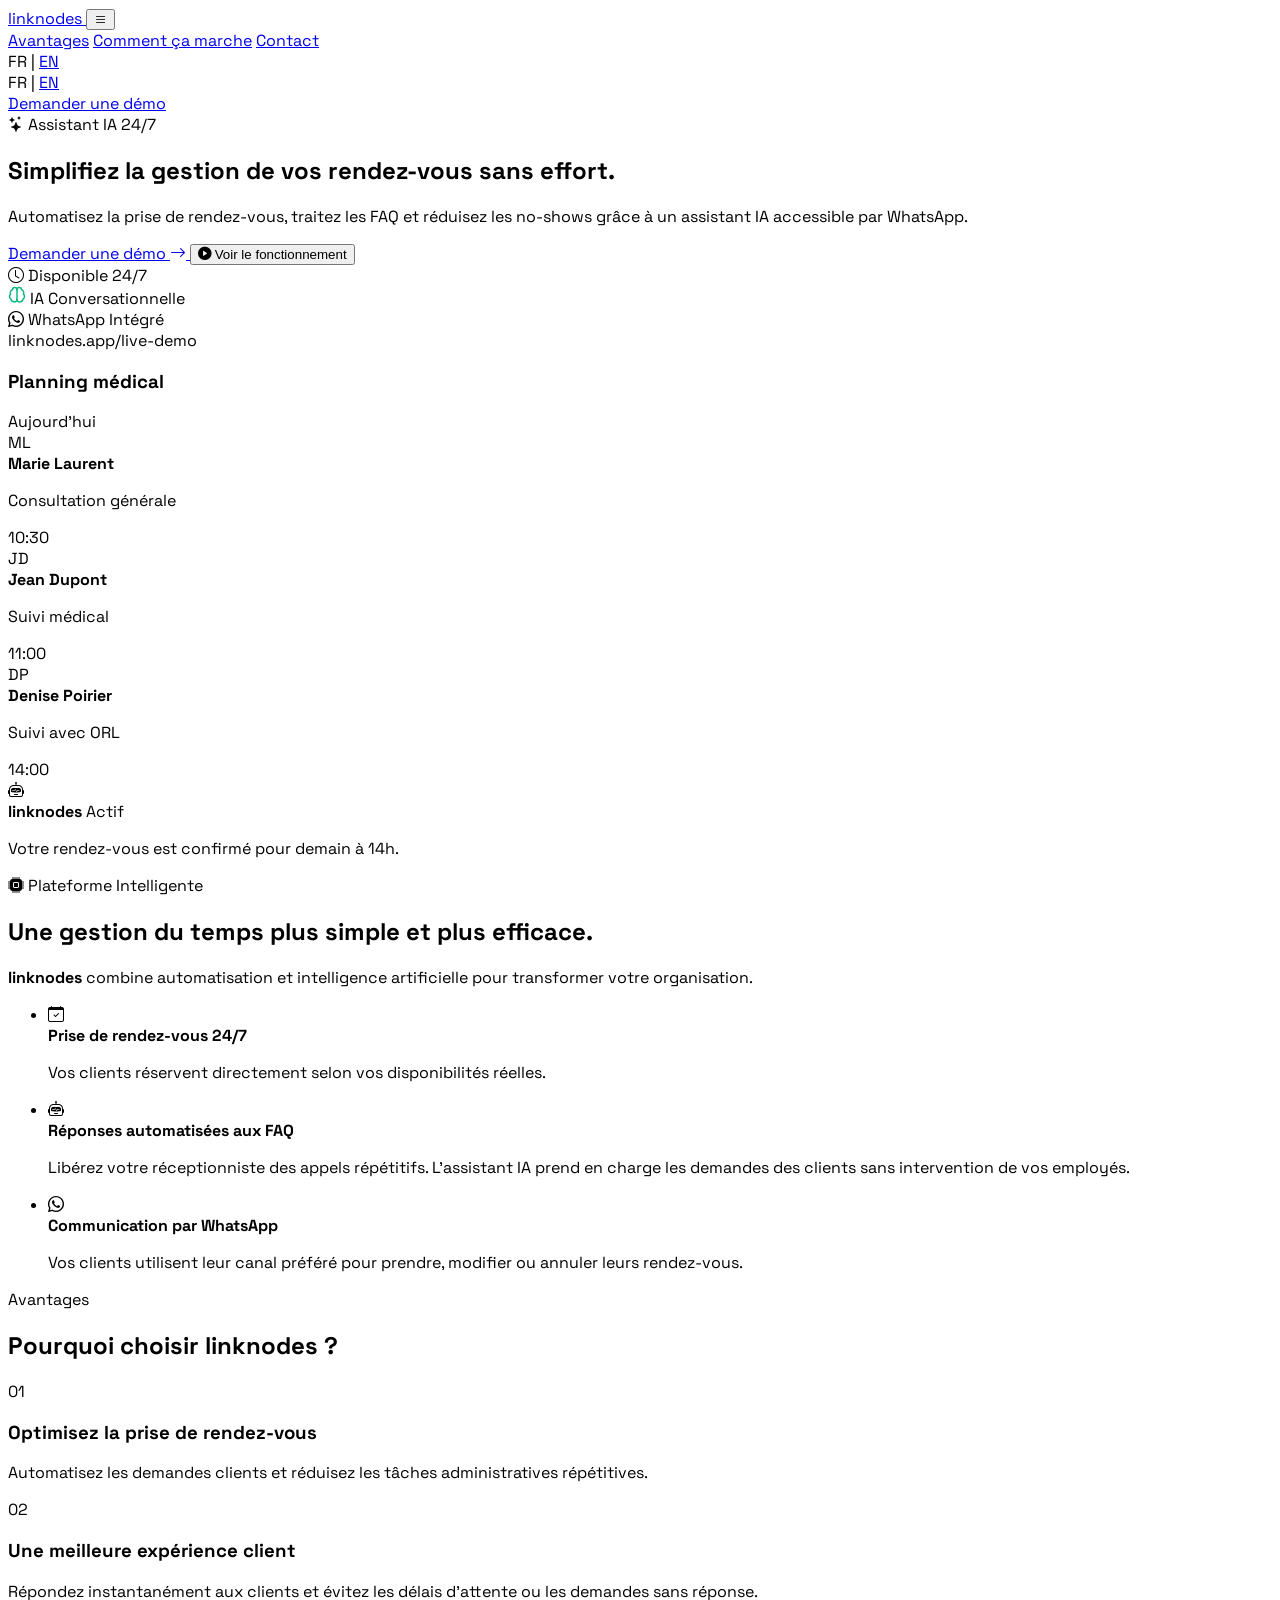
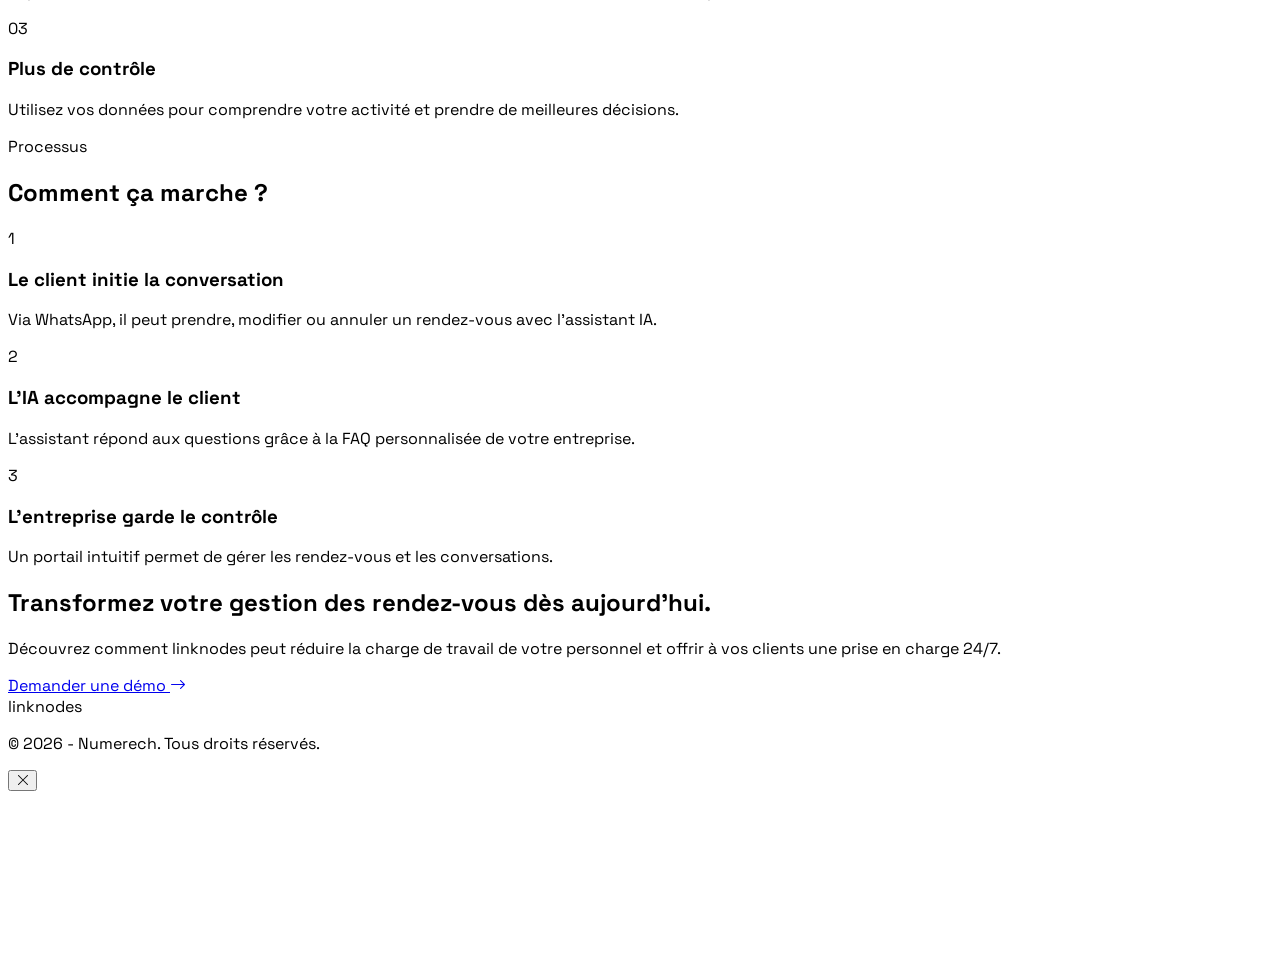
==== index.html @ 8f8ba4ef "Add initial HTML structure for linknodes website" ====
<!DOCTYPE html>
<html lang="fr">

<head>
        <meta charset="UTF-8">
        <meta name="viewport" content="width=device-width, initial-scale=1.0">
        <meta http-equiv="X-UA-Compatible" content="IE=edge">

        <!-- Primary Title & Meta Tags -->
        <title>linknodes | Prise de Rendez-vous Intelligente & Automatisation 24/7</title>
        <meta name="title" content="linknodes | Prise de Rendez-vous Intelligente & Automatisation 24/7">
        <meta name="description"
                content="Automatisez la gestion de vos rendez-vous, réduisez la charge mentale de vos équipes et offrez une expérience client réactive 24/7 avec linknodes.">
        <meta name="keywords"
                content="prise de rendez-vous, automatisation, IA, gestion clients, agenda en ligne, linknodes, prise de rdv 24/7">
        <meta name="robots" content="index, follow">
        <meta name="author" content="linknodes">

        <!-- Canonical & Alternate Language Links -->
        <link rel="canonical" href="https://www.linknodes.numerech.net/">
        <link rel="alternate" hreflang="fr" href="https://www.linknodes.numerech.net/">
        <link rel="alternate" hreflang="en" href="https://www.linknodes.numerech.net/en/">

        <!-- Open Graph / Facebook / LinkedIn -->
        <meta property="og:type" content="website">
        <meta property="og:url" content="https://www.linknodes.numerech.net/">
        <meta property="og:title" content="linknodes | Prise de Rendez-vous Intelligente 24/7">
        <meta property="og:description"
                content="Libérez votre équipe et sublimez l'expérience de vos clients grâce à l'automatisation intelligente des rendez-vous.">
        <meta property="og:image" content="https://www.linknodes.numerech.net/assets/og-image.jpg">

        <!-- Twitter -->
        <meta property="twitter:card" content="summary_large_image">
        <meta property="twitter:url" content="https://www.linknodes.numerech.net/">
        <meta property="twitter:title" content="linknodes | Prise de Rendez-vous Intelligente 24/7">
        <meta property="twitter:description"
                content="Libérez votre équipe et sublimez l'expérience de vos clients grâce à l'automatisation intelligente des rendez-vous.">
        <meta property="twitter:image" content="https://www.linknodes.numerech.net/assets/og-image.jpg">

        <!-- Google Fonts Preconnect -->
        <link rel="preconnect" href="https://fonts.googleapis.com">
        <link rel="preconnect" href="https://fonts.gstatic.com" crossorigin>

        <!-- Google Fonts: Plus Jakarta Sans (Headings) & Inter (Body) -->
        <link href="https://fonts.googleapis.com/css2?family=Inter:wght@400;500;600;700&family=Plus+Jakarta+Sans:wght@600;700;800&display=swap"
                rel="stylesheet">
        <link href="https://fonts.googleapis.com/css2?family=Space+Grotesk:wght@300..700&display=swap" rel="stylesheet">

        <!-- Bootstrap Icons -->
        <link rel="stylesheet" href="https://cdn.jsdelivr.net/npm/bootstrap-icons@1.11.3/font/bootstrap-icons.min.css">

        <!-- Main CSS Stylesheet -->
        <link rel="stylesheet" href="styles.css">

        <!-- Favicons & Mobile Icons -->
        <link rel="icon" type="image/svg+xml" href="/favicon.svg">
        <link rel="icon" type="image/png" sizes="32x32" href="/favicon-32x32.png">
        <link rel="apple-touch-icon" sizes="180x180" href="/apple-touch-icon.png">

        <!-- Theme Color for Mobile Browsers -->
        <meta name="theme-color" content="#0B1120">

        <!-- Structured Data (JSON-LD for Google Rich Results) -->
        <script type="application/ld+json">
        {
        "@context": "https://schema.org",
        "@type": "SoftwareApplication",
        "name": "linknodes",
        "applicationCategory": "BusinessApplication",
        "operatingSystem": "All",
        "description": "Plateforme d'automatisation et de prise de rendez-vous intelligente pour libérer les équipes et améliorer la prise en charge client.",
        "offers": {
                "@type": "Offer",
                "price": "0",
                "priceCurrency": "EUR"
        }
        }
    </script>
</head>

<body>

        <!-- NAVIGATION BAR -->
        <header class="navbar-header" id="navbar">
                <div class="navbar-container" style="font-family: 'Space Grotesk', sans-serif;">

                        <!-- Brand Logo -->
                        <a href="#" class="navbar-brand">
                                <span class="brand-name">linknodes</span>
                        </a>

                        <!-- Mobile Menu Toggle Button -->
                        <button class="mobile-menu-toggle" id="menuToggle" aria-label="Toggle Navigation">
                                <i class="bi bi-list"></i>
                        </button>

                        <!-- Navigation Links & Mobile Language Switcher -->
                        <nav class="navbar-nav" id="navbarNav">
                                <a href="#advantages" class="nav-link">Avantages</a>
                                <a href="#how" class="nav-link">Comment ça marche</a>
                                <a href="#contact" class="nav-link">Contact</a>

                                <!-- Mobile-only language switcher (inside sliding/collapsible menu) -->
                                <div class="lang-switcher mobile-lang-switcher">
                                        <span class="lang-active">FR</span>
                                        <span class="lang-divider">|</span>
                                        <a href="en/index.html" class="lang-link">EN</a>
                                </div>
                        </nav>

                        <!-- Desktop Action Area -->
                        <div class="navbar-actions">
                                <!-- Desktop-only language switcher -->
                                <div class="lang-switcher desktop-lang-switcher">
                                        <span class="lang-active">FR</span>
                                        <span class="lang-divider">|</span>
                                        <a href="en/" class="lang-link">EN</a>
                                </div>

                                <!-- Demo Button (Hidden on Mobile) -->
                                <a href="https://calendly.com/iplex/45min" target="_blank" rel="noopener noreferrer"
                                        class="btn-primary-sm nav-link desktop-only-btn">
                                        Demander une démo
                                </a>
                        </div>
                </div>
        </header>


        <!-- 1. HERO SECTION -->
        <section class="hero">
                <!-- Pill Badge -->
                <div class="hero-badge" style="font-family: 'Space Grotesk', sans-serif;">
                        <i class="bi bi-stars"></i>
                        Assistant IA 24/7
                </div>

                <!-- Centered Headline -->
                <h1 style="font-family: 'Space Grotesk', sans-serif;">
                        Simplifiez la gestion de vos rendez-vous <span>sans effort.</span>
                </h1>

                <!-- Centered Subtitle -->
                <p style="font-family: 'Space Grotesk', sans-serif;">
                        Automatisez la prise de rendez-vous, traitez les FAQ et réduisez les no-shows
                        grâce à un assistant IA accessible par WhatsApp.
                </p>

                <!-- CTA Actions -->
                <div class="hero-actions" style="font-family: 'Space Grotesk', sans-serif;">
                        <a href="https://calendly.com/iplex/45min" target="_blank" rel="noopener noreferrer"
                                class="btn-primary">
                                Demander une démo <i class="bi bi-arrow-right"></i>
                        </a>
                        <button class="btn-secondary" id="btnWatchDemo">
                                <i class="bi bi-play-circle-fill"></i> Voir le fonctionnement
                        </button>
                </div>

                <!-- Trust Points -->
                <div class="hero-trust" style="font-family: 'Space Grotesk', sans-serif;">
                        <div class="trust-item">
                                <i class="bi bi-clock"></i>
                                Disponible 24/7
                        </div>
                        <div class="trust-item">
                                <svg xmlns="http://www.w3.org/2000/svg" width="18" height="18" viewBox="0 0 24 24"
                                        fill="none" stroke="currentColor" stroke-width="2" stroke-linecap="round"
                                        stroke-linejoin="round" class="brain-icon" style="color: #10B981;">
                                        <path
                                                d="M12 5a3 3 0 0 0-5.997.125 4 4 0 0 0-2.526 5.77 4 4 0 0 0 .556 6.588A4 4 0 0 0 8 21a3 3 0 0 0 4-3" />
                                        <path
                                                d="M12 5a3 3 0 0 1 5.997.125 4 4 0 0 1 2.526 5.77 4 4 0 0 1-.556 6.588A4 4 0 0 1 16 21a3 3 0 0 1-4-3" />
                                        <path d="M12 5v13" />
                                </svg>
                                IA Conversationnelle
                        </div>
                        <div class="trust-item">
                                <i class="bi bi-whatsapp"></i>
                                WhatsApp Intégré
                        </div>
                </div>
        </section>

        <!-- 2. PRODUCT SHOWCASE SECTION -->
        <section class="showcase-section" style="font-family: 'Space Grotesk', sans-serif;">
                <div class="showcase-container">

                        <!-- Left Column: Expanded Product Canvas Mockup -->
                        <div class="product-preview">
                                <div class="browser">
                                        <div class="browser-header">
                                                <span class="dot close"></span>
                                                <span class="dot minimize"></span>
                                                <span class="dot maximize"></span>
                                                <div class="browser-address">linknodes.app/live-demo</div>
                                        </div>

                                        <div class="dashboard">
                                                <div class="dashboard-header">
                                                        <h3>Planning médical</h3>
                                                        <div class="status">
                                                                <span class="pulse-dot"></span> Aujourd'hui
                                                        </div>
                                                </div>

                                                <div class="appointment">
                                                        <div class="avatar blue">ML</div>
                                                        <div class="appointment-info">
                                                                <strong>Marie Laurent</strong>
                                                                <p>Consultation générale</p>
                                                        </div>
                                                        <span class="time-badge">10:30</span>
                                                </div>

                                                <div class="appointment">
                                                        <div class="avatar green">JD</div>
                                                        <div class="appointment-info">
                                                                <strong>Jean Dupont</strong>
                                                                <p>Suivi médical</p>
                                                        </div>
                                                        <span class="time-badge">11:00</span>
                                                </div>

                                                <div class="appointment">
                                                        <div class="avatar green">DP</div>
                                                        <div class="appointment-info">
                                                                <strong>Denise Poirier</strong>
                                                                <p>Suivi avec ORL</p>
                                                        </div>
                                                        <span class="time-badge">14:00</span>
                                                </div>

                                                <div class="ai-box">
                                                        <div class="ai-icon-wrapper">
                                                                <i class="bi bi-robot"></i>
                                                        </div>
                                                        <div class="ai-content">
                                                                <div class="ai-header">
                                                                        <strong>linknodes</strong>
                                                                        <span class="ai-tag">Actif</span>
                                                                </div>
                                                                <p class="ai-message">Votre rendez-vous est confirmé
                                                                        pour demain à 14h.</p>
                                                        </div>
                                                </div>
                                        </div>
                                </div>
                        </div>

                        <!-- Right Column: Text Content -->
                        <div class="showcase-content">
                                <div class="section-tag">
                                        <i class="bi bi-cpu-fill"></i> Plateforme Intelligente
                                </div>
                                <h2>Une gestion du temps plus simple et plus efficace.</h2>
                                <p class="highlight-text">
                                        <strong>linknodes</strong> combine automatisation et intelligence artificielle
                                        pour transformer votre organisation.
                                </p>

                                <ul class="benefit-list">
                                        <li>
                                                <i class="bi bi-calendar-check"></i>
                                                <div>
                                                        <strong>Prise de rendez-vous 24/7</strong>
                                                        <p>Vos clients réservent directement selon vos disponibilités
                                                                réelles.</p>
                                                </div>
                                        </li>
                                        <li>
                                                <i class="bi bi-robot"></i>
                                                <div>
                                                        <strong>Réponses automatisées aux FAQ</strong>
                                                        <p>Libérez votre réceptionniste des appels répétitifs.
                                                                L'assistant IA prend en charge les demandes des clients
                                                                sans intervention de vos employés.</p>
                                                </div>
                                        </li>
                                        <li>
                                                <i class="bi bi-whatsapp"></i>
                                                <div>
                                                        <strong>Communication par WhatsApp</strong>
                                                        <p>Vos clients utilisent leur canal préféré pour
                                                                prendre, modifier ou annuler leurs rendez-vous.</p>
                                                </div>
                                        </li>
                                </ul>
                        </div>

                </div>
        </section>

        <!-- ADVANTAGES SECTION -->
        <section id="advantages" class="advantages-section" style="font-family: 'Space Grotesk', sans-serif;">
                <div class="advantages-container">

                        <div class="section-header">
                                <span class="section-badge">Avantages</span>
                                <h2>Pourquoi choisir <span class="highlight">linknodes</span> ?</h2>
                        </div>

                        <div class="advantages-grid">

                                <!-- Card 01 -->
                                <div class="advantage-card">
                                        <div class="card-number">01</div>
                                        <h3>Optimisez la prise de rendez-vous</h3>
                                        <p>
                                                Automatisez les demandes clients et réduisez
                                                les tâches administratives répétitives.
                                        </p>
                                </div>

                                <!-- Card 02 -->
                                <div class="advantage-card">
                                        <div class="card-number">02</div>
                                        <h3>Une meilleure expérience client</h3>
                                        <p>
                                                Répondez instantanément aux clients et évitez
                                                les délais d'attente ou les demandes sans réponse.
                                        </p>
                                </div>

                                <!-- Card 03 -->
                                <div class="advantage-card">
                                        <div class="card-number">03</div>
                                        <h3>Plus de contrôle</h3>
                                        <p>
                                                Utilisez vos données pour comprendre votre activité
                                                et prendre de meilleures décisions.
                                        </p>
                                </div>

                        </div>

                </div>
        </section>

        <!-- HOW IT WORKS SECTION -->
        <section id="how" class="how-it-works-section" style="font-family: 'Space Grotesk', sans-serif;">
                <div class="how-container">

                        <div class="section-header">
                                <span class="section-badge">Processus</span>
                                <h2>Comment ça marche ?</h2>
                        </div>

                        <div class="steps-grid">

                                <!-- Step 1 -->
                                <div class="step-card">
                                        <div class="step-number">1</div>
                                        <h3>Le client initie la conversation</h3>
                                        <p>
                                                Via WhatsApp, il peut prendre, modifier ou annuler
                                                un rendez-vous avec l'assistant IA.
                                        </p>
                                </div>

                                <!-- Step 2 -->
                                <div class="step-card">
                                        <div class="step-number">2</div>
                                        <h3>L'IA accompagne le client</h3>
                                        <p>
                                                L'assistant répond aux questions grâce à la FAQ
                                                personnalisée de votre entreprise.
                                        </p>
                                </div>

                                <!-- Step 3 -->
                                <div class="step-card">
                                        <div class="step-number">3</div>
                                        <h3>L'entreprise garde le contrôle</h3>
                                        <p>
                                                Un portail intuitif permet de gérer les rendez-vous et les
                                                conversations.
                                        </p>
                                </div>

                        </div>

                </div>
        </section>

        <!-- CTA SECTION -->
        <section id="contact" class="cta-section" style="font-family: 'Space Grotesk', sans-serif;">
                <div class="cta-container">

                        <h2>Transformez votre gestion des rendez-vous dès aujourd'hui.</h2>

                        <p>
                                Découvrez comment linknodes peut réduire la charge de travail de votre personnel
                                et offrir à vos clients une prise en charge 24/7.
                        </p>

                        <div class="cta-actions">
                                <a href="https://calendly.com/iplex/45min" target="_blank" rel="noopener noreferrer"
                                        class="btn-primary">
                                        Demander une démo <i class="bi bi-arrow-right"></i>
                                </a>
                        </div>

                </div>
        </section>

        <!-- FOOTER SECTION -->
        <footer class="footer-section" style="font-family: 'Space Grotesk', sans-serif;">
                <div class="footer-container">
                        <div class="footer-brand">
                                <span class="footer-logo">linknodes</span>
                        </div>
                        <p class="footer-copyright">
                                © 2026 - Numerech. Tous droits réservés.
                        </p>
                </div>
        </footer>

        <div class="video-modal-overlay" id="videoModal">
                <div class="video-modal-container">
                        <button class="video-modal-close" id="closeVideoModal" aria-label="Fermer">
                                <i class="bi bi-x-lg"></i>
                        </button>
                        <div class="video-aspect-ratio">
                                <iframe id="youtubeIframe" src="" title="Démo linknodes" frameborder="0"
                                        allow="accelerometer; autoplay; clipboard-write; encrypted-media; gyroscope; picture-in-picture; web-share"
                                        allowfullscreen>
                                </iframe>
                        </div>
                </div>
        </div>

        <!-- JavaScript -->
        <script src="script.js"></script>
</body>

</html>
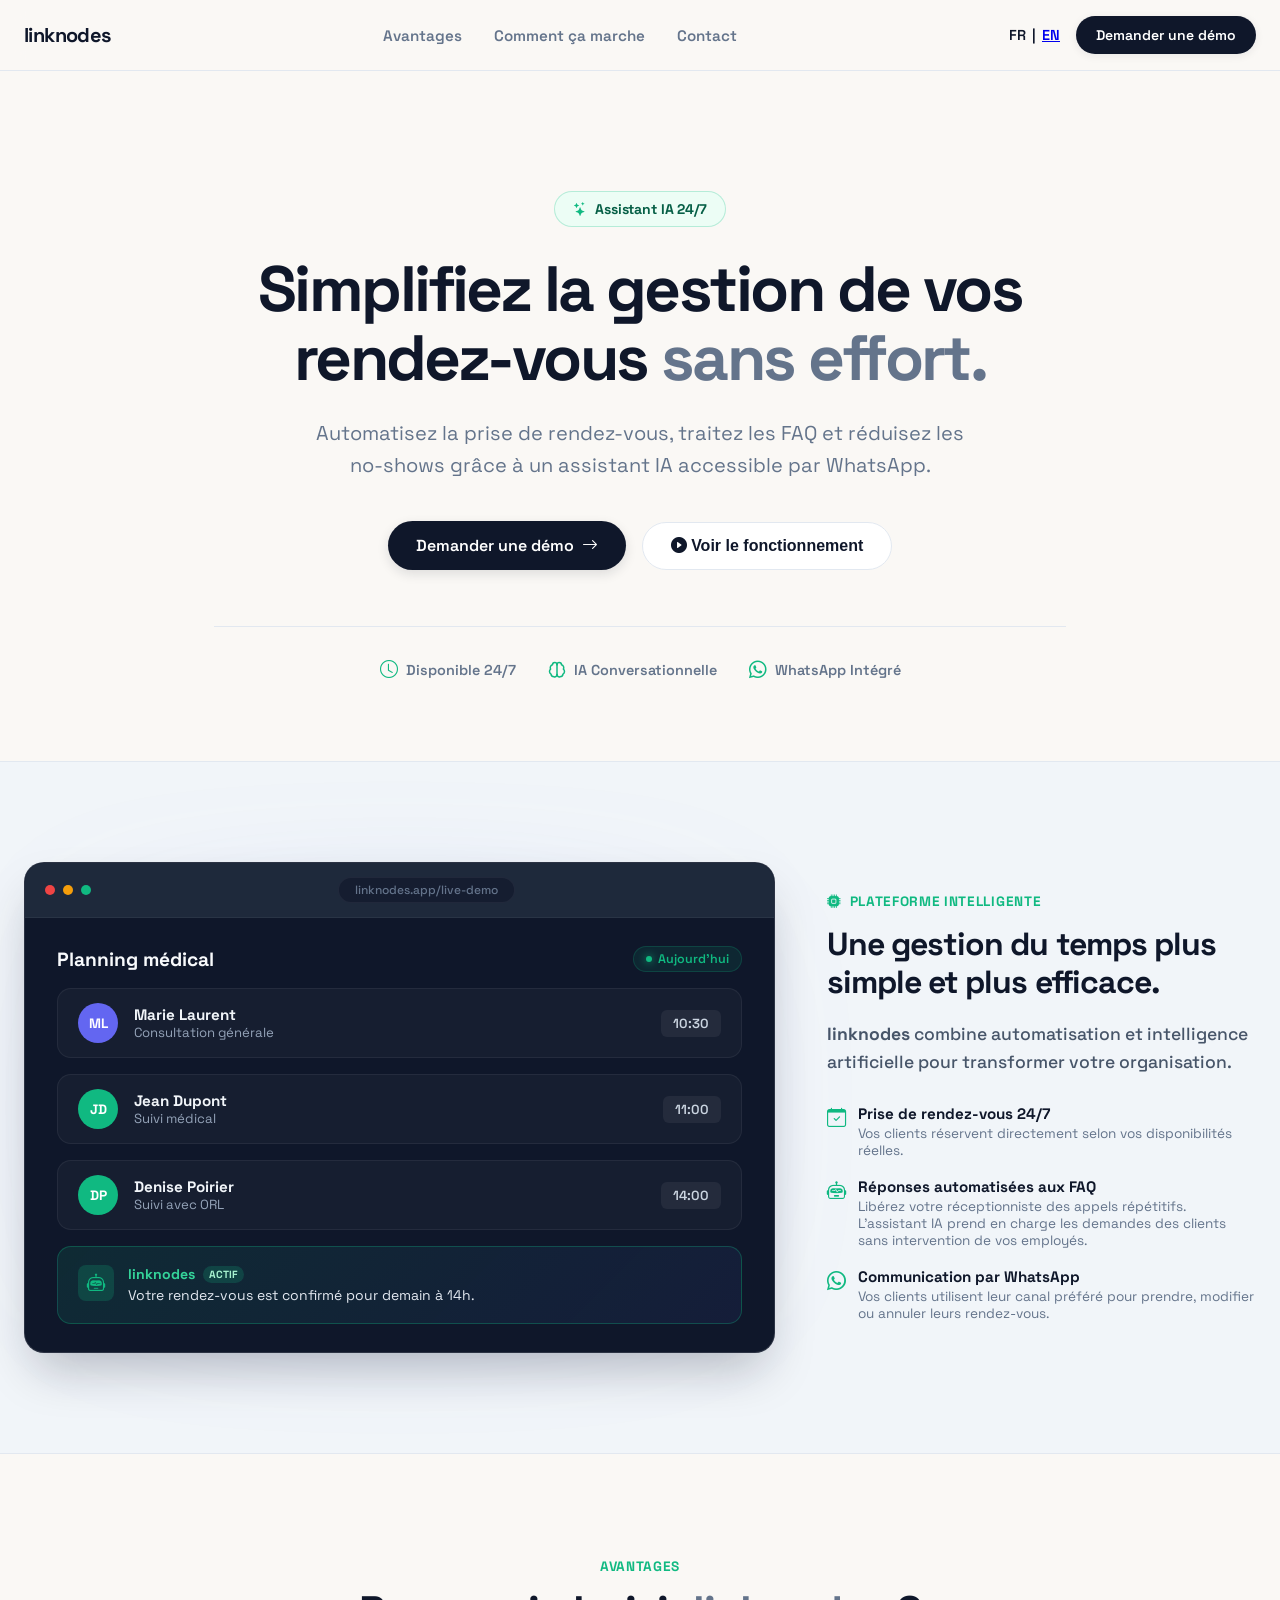
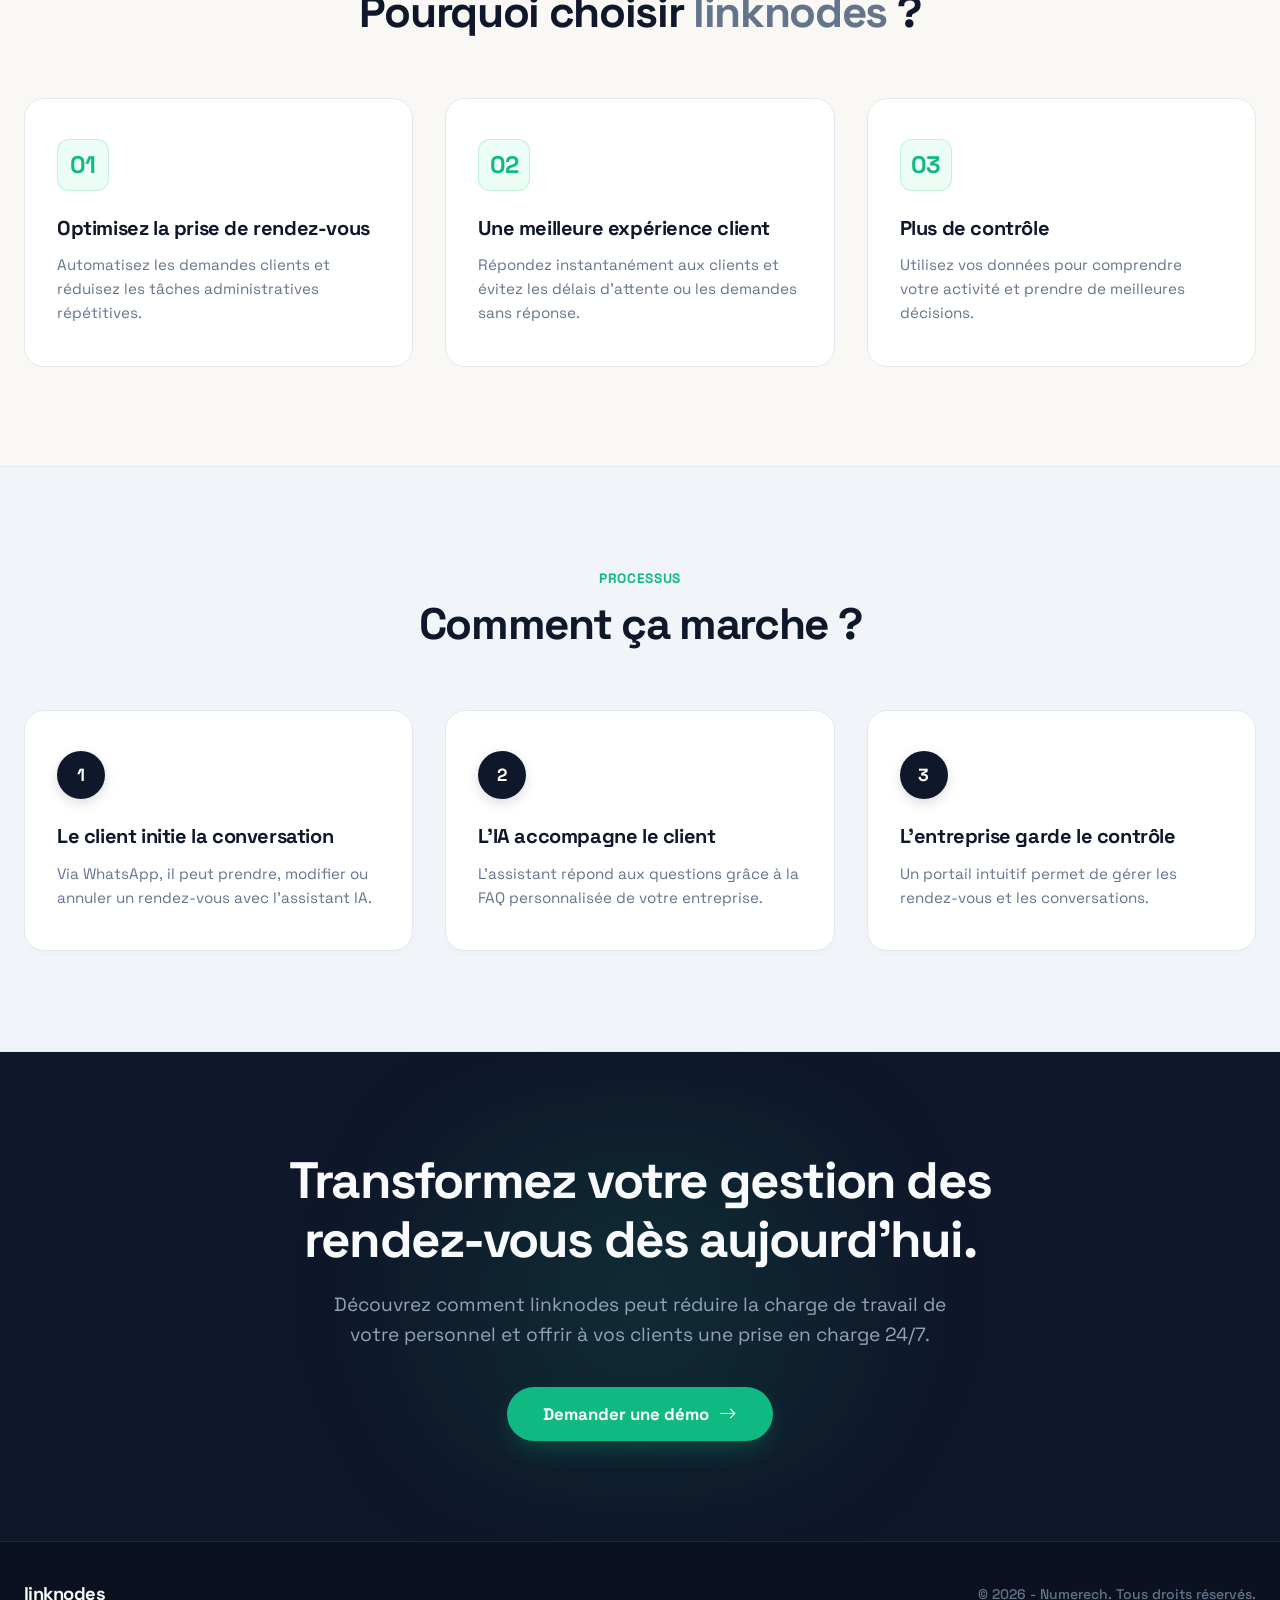
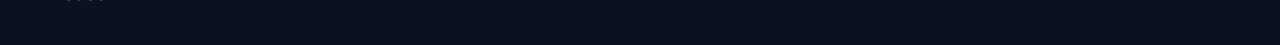
==== commit bd30513d: "Change currency from EUR to USD and update link" ====
--- a/index.html
+++ b/index.html
@@ -72,7 +72,7 @@
         "offers": {
                 "@type": "Offer",
                 "price": "0",
-                "priceCurrency": "EUR"
+                "priceCurrency": "USD"
         }
         }
     </script>
@@ -104,7 +104,7 @@
                                 <div class="lang-switcher mobile-lang-switcher">
                                         <span class="lang-active">FR</span>
                                         <span class="lang-divider">|</span>
-                                        <a href="en/index.html" class="lang-link">EN</a>
+                                        <a href="index-en.html" class="lang-link">EN</a>
                                 </div>
                         </nav>
 
--- a/styles.css
+++ b/styles.css
@@ -0,0 +1,1085 @@
+/* --- GLOBAL TOKENS & RESET --- */
+:root {
+    --bg-body: #FAF8F5;
+    --bg-section-alt: #F1F5F9;
+    --text-main: #0F172A;
+    --text-muted: #64748B;
+    --accent-emerald: #10B981;
+    --accent-emerald-light: #ECFDF5;
+    --border-color: #E2E8F0;
+    --font-main: 'Plus Jakarta Sans', -apple-system, sans-serif;
+}
+
+* {
+    box-sizing: border-box;
+    margin: 0;
+    padding: 0;
+}
+
+body {
+    font-family: var(--font-main);
+    background-color: var(--bg-body);
+    color: var(--text-main);
+    -webkit-font-smoothing: antialiased;
+}
+
+/* ==========================================
+   1. HERO SECTION
+   ========================================== */
+.hero {
+    padding: 120px 24px 80px;
+    text-align: center;
+    max-width: 900px;
+    margin: 0 auto;
+}
+
+.hero-badge {
+    display: inline-flex;
+    align-items: center;
+    gap: 8px;
+    background-color: var(--accent-emerald-light);
+    color: #065F46;
+    font-size: 0.875rem;
+    font-weight: 700;
+    padding: 8px 18px;
+    border-radius: 9999px;
+    border: 1px solid rgba(16, 185, 129, 0.25);
+    margin-bottom: 28px;
+    letter-spacing: -0.01em;
+}
+
+.hero-badge i {
+    color: var(--accent-emerald);
+}
+
+.hero h1 {
+    font-size: clamp(2.75rem, 5vw, 4.25rem);
+    font-weight: 800;
+    line-height: 1.08;
+    letter-spacing: -0.04em;
+    color: var(--text-main);
+    margin-bottom: 24px;
+}
+
+.hero h1 span {
+    color: var(--text-muted);
+    font-weight: 700;
+}
+
+.hero p {
+    font-size: clamp(1.1rem, 2vw, 1.25rem);
+    color: var(--text-muted);
+    line-height: 1.6;
+    max-width: 680px;
+    margin: 0 auto 40px;
+    font-weight: 400;
+}
+
+.hero-actions {
+    display: flex;
+    align-items: center;
+    justify-content: center;
+    gap: 16px;
+    margin-bottom: 56px;
+    flex-wrap: wrap;
+}
+
+.btn-primary {
+    background-color: var(--text-main);
+    color: #FFFFFF;
+    font-weight: 600;
+    font-size: 1rem;
+    padding: 14px 28px;
+    border-radius: 9999px;
+    border: none;
+    cursor: pointer;
+    transition: all 0.2s cubic-bezier(0.16, 1, 0.3, 1);
+    box-shadow: 0 4px 12px rgba(15, 23, 42, 0.12);
+    text-decoration: none;
+    display: inline-flex;
+    align-items: center;
+    gap: 8px;
+}
+
+.btn-primary:hover {
+    background-color: #1E293B;
+    transform: translateY(-2px);
+    box-shadow: 0 6px 20px rgba(15, 23, 42, 0.18);
+}
+
+.btn-secondary {
+    background-color: #FFFFFF;
+    color: var(--text-main);
+    font-weight: 600;
+    font-size: 1rem;
+    padding: 14px 28px;
+    border-radius: 9999px;
+    border: 1px solid var(--border-color);
+    cursor: pointer;
+    transition: all 0.2s cubic-bezier(0.16, 1, 0.3, 1);
+    text-decoration: none;
+}
+
+.btn-secondary:hover {
+    background-color: #F8FAFC;
+    border-color: #CBD5E1;
+    transform: translateY(-2px);
+}
+
+.hero-trust {
+    display: flex;
+    align-items: center;
+    justify-content: center;
+    gap: 32px;
+    padding-top: 32px;
+    border-top: 1px solid var(--border-color);
+    flex-wrap: wrap;
+}
+
+.trust-item {
+    display: flex;
+    align-items: center;
+    gap: 8px;
+    font-size: 0.9rem;
+    font-weight: 600;
+    color: var(--text-muted);
+}
+
+.trust-item i {
+    color: var(--accent-emerald);
+    font-size: 1.1rem;
+}
+
+
+/* ==========================================
+   2. PRODUCT SHOWCASE SECTION
+   ========================================== */
+.showcase-section {
+    padding: 100px 24px;
+    background-color: var(--bg-section-alt);
+    border-top: 1px solid var(--border-color);
+    border-bottom: 1px solid var(--border-color);
+    width: 100%;
+    display: flex;
+    justify-content: center;
+}
+
+.showcase-container {
+    width: 100%;
+    max-width: 1240px;
+    display: grid;
+    grid-template-columns: 1.4fr 0.8fr;
+    gap: 52px;
+    align-items: center;
+}
+
+.product-preview {
+    position: relative;
+    z-index: 1;
+    width: 100%;
+}
+
+.product-preview::before {
+    content: '';
+    position: absolute;
+    top: 50%;
+    left: 50%;
+    transform: translate(-50%, -50%);
+    width: 95%;
+    height: 85%;
+    background: radial-gradient(circle, rgba(16, 185, 129, 0.22) 0%, rgba(99, 102, 241, 0.12) 50%, rgba(0, 0, 0, 0) 100%);
+    filter: blur(60px);
+    z-index: -1;
+    pointer-events: none;
+}
+
+.browser {
+    background: #0F172A;
+    border-radius: 20px;
+    border: 1px solid rgba(255, 255, 255, 0.12);
+    box-shadow: 0 25px 50px -12px rgba(15, 23, 42, 0.28);
+    overflow: hidden;
+    width: 100%;
+}
+
+.browser-header {
+    background: #1E293B;
+    padding: 14px 20px;
+    display: flex;
+    align-items: center;
+    gap: 8px;
+    border-bottom: 1px solid rgba(255, 255, 255, 0.05);
+}
+
+.dot {
+    width: 10px;
+    height: 10px;
+    border-radius: 50%;
+}
+
+.dot.close {
+    background-color: #EF4444;
+}
+
+.dot.minimize {
+    background-color: #F59E0B;
+}
+
+.dot.maximize {
+    background-color: #10B981;
+}
+
+.browser-address {
+    margin: 0 auto;
+    background: rgba(15, 23, 42, 0.6);
+    color: #64748B;
+    font-size: 0.75rem;
+    font-weight: 500;
+    padding: 4px 16px;
+    border-radius: 9999px;
+    border: 1px solid rgba(255, 255, 255, 0.05);
+}
+
+.dashboard {
+    padding: 28px 32px;
+    display: flex;
+    flex-direction: column;
+    gap: 16px;
+}
+
+.dashboard-header {
+    display: flex;
+    justify-content: space-between;
+    align-items: center;
+}
+
+.dashboard-header h3 {
+    color: #F8FAFC;
+    font-size: 1.2rem;
+    font-weight: 700;
+}
+
+.status {
+    background: rgba(16, 185, 129, 0.1);
+    color: var(--accent-emerald);
+    font-size: 0.78rem;
+    font-weight: 600;
+    padding: 4px 12px;
+    border-radius: 9999px;
+    border: 1px solid rgba(16, 185, 129, 0.2);
+    display: flex;
+    align-items: center;
+    gap: 6px;
+}
+
+.pulse-dot {
+    width: 6px;
+    height: 6px;
+    background-color: var(--accent-emerald);
+    border-radius: 50%;
+    box-shadow: 0 0 8px var(--accent-emerald);
+}
+
+.appointment {
+    background: rgba(255, 255, 255, 0.03);
+    border: 1px solid rgba(255, 255, 255, 0.06);
+    border-radius: 14px;
+    padding: 14px 20px;
+    display: flex;
+    align-items: center;
+    gap: 16px;
+}
+
+.avatar {
+    width: 40px;
+    height: 40px;
+    border-radius: 50%;
+    color: #FFFFFF;
+    font-weight: 700;
+    font-size: 0.85rem;
+    display: flex;
+    align-items: center;
+    justify-content: center;
+    flex-shrink: 0;
+}
+
+.avatar.blue {
+    background: #6366F1;
+}
+
+.avatar.green {
+    background: var(--accent-emerald);
+}
+
+.appointment-info {
+    flex-grow: 1;
+}
+
+.appointment-info strong {
+    color: #F1F5F9;
+    font-size: 0.95rem;
+    display: block;
+}
+
+.appointment-info p {
+    color: #94A3B8;
+    font-size: 0.825rem;
+}
+
+.time-badge {
+    color: #CBD5E1;
+    font-size: 0.825rem;
+    font-weight: 600;
+    background: rgba(255, 255, 255, 0.06);
+    padding: 5px 12px;
+    border-radius: 6px;
+}
+
+.ai-box {
+    background: linear-gradient(135deg, rgba(16, 185, 129, 0.12) 0%, rgba(99, 102, 241, 0.08) 100%);
+    border: 1px solid rgba(16, 185, 129, 0.3);
+    border-radius: 14px;
+    padding: 18px 20px;
+    display: flex;
+    gap: 14px;
+}
+
+.ai-icon-wrapper {
+    width: 36px;
+    height: 36px;
+    background: rgba(16, 185, 129, 0.2);
+    border-radius: 8px;
+    display: flex;
+    align-items: center;
+    justify-content: center;
+    color: var(--accent-emerald);
+    font-size: 1.15rem;
+    flex-shrink: 0;
+}
+
+.ai-header {
+    display: flex;
+    align-items: center;
+    gap: 8px;
+    margin-bottom: 2px;
+}
+
+.ai-header strong {
+    color: #34D399;
+    font-size: 0.88rem;
+}
+
+.ai-tag {
+    background: rgba(16, 185, 129, 0.2);
+    color: #A7F3D0;
+    font-size: 0.65rem;
+    font-weight: 700;
+    padding: 2px 6px;
+    border-radius: 9999px;
+    text-transform: uppercase;
+}
+
+.ai-message {
+    color: #E2E8F0;
+    font-size: 0.875rem;
+    line-height: 1.45;
+    transition: opacity 0.3s ease;
+}
+
+.showcase-content {
+    display: flex;
+    flex-direction: column;
+    justify-content: center;
+}
+
+.section-tag {
+    display: inline-flex;
+    align-items: center;
+    gap: 8px;
+    color: var(--accent-emerald);
+    font-size: 0.85rem;
+    font-weight: 700;
+    text-transform: uppercase;
+    letter-spacing: 0.05em;
+    margin-bottom: 16px;
+}
+
+.showcase-content h2 {
+    font-size: clamp(1.75rem, 2.5vw, 2.2rem);
+    font-weight: 800;
+    line-height: 1.18;
+    letter-spacing: -0.03em;
+    color: var(--text-main);
+    margin-bottom: 18px;
+}
+
+.highlight-text {
+    font-size: 1.1rem;
+    color: #475569;
+    line-height: 1.6;
+    font-weight: 500;
+    margin-bottom: 28px;
+}
+
+.benefit-list {
+    list-style: none;
+    display: flex;
+    flex-direction: column;
+    gap: 18px;
+}
+
+.benefit-list li {
+    display: flex;
+    gap: 12px;
+    align-items: flex-start;
+}
+
+.benefit-list i {
+    color: var(--accent-emerald);
+    font-size: 1.2rem;
+    margin-top: 2px;
+}
+
+.benefit-list strong {
+    color: var(--text-main);
+    font-size: 0.95rem;
+    display: block;
+}
+
+.benefit-list p {
+    color: var(--text-muted);
+    font-size: 0.85rem;
+    margin-top: 2px;
+}
+
+@media (max-width: 992px) {
+    .showcase-container {
+        grid-template-columns: 1fr;
+        gap: 40px;
+    }
+}
+
+/* ==========================================================================
+   ADVANTAGES SECTION
+   ========================================================================== */
+
+.advantages-section {
+    padding: 100px 24px;
+    background-color: var(--bg-body, #FAF8F5);
+    display: flex;
+    justify-content: center;
+    width: 100%;
+}
+
+.advantages-container {
+    width: 100%;
+    max-width: 1240px;
+}
+
+.section-header {
+    text-align: center;
+    max-width: 600px;
+    margin: 0 auto 60px;
+}
+
+.section-badge {
+    display: inline-block;
+    color: var(--accent-emerald, #10B981);
+    font-size: 0.85rem;
+    font-weight: 700;
+    text-transform: uppercase;
+    letter-spacing: 0.05em;
+    margin-bottom: 12px;
+}
+
+.section-header h2 {
+    font-size: clamp(2rem, 3.5vw, 2.75rem);
+    font-weight: 800;
+    letter-spacing: -0.03em;
+    color: var(--text-main, #0F172A);
+    line-height: 1.15;
+}
+
+.advantages-grid {
+    display: grid;
+    grid-template-columns: repeat(3, 1fr);
+    gap: 32px;
+}
+
+.advantage-card {
+    background-color: #FFFFFF;
+    border: 1px solid var(--border-color, #E2E8F0);
+    border-radius: 20px;
+    padding: 40px 32px;
+    transition: all 0.25s cubic-bezier(0.16, 1, 0.3, 1);
+    display: flex;
+    flex-direction: column;
+    position: relative;
+}
+
+.advantage-card:hover {
+    transform: translateY(-4px);
+    box-shadow: 0 12px 30px -10px rgba(15, 23, 42, 0.08);
+    border-color: #CBD5E1;
+}
+
+.highlight {
+    color: var(--text-muted);
+    font-weight: 700;
+}
+
+.card-number {
+    font-size: 1.5rem;
+    font-weight: 800;
+    color: var(--accent-emerald, #10B981);
+    background: var(--accent-emerald-light, #ECFDF5);
+    width: 52px;
+    height: 52px;
+    border-radius: 12px;
+    display: flex;
+    align-items: center;
+    justify-content: center;
+    margin-bottom: 24px;
+    border: 1px solid rgba(16, 185, 129, 0.2);
+    letter-spacing: -0.02em;
+}
+
+.advantage-card h3 {
+    font-size: 1.25rem;
+    font-weight: 700;
+    color: var(--text-main, #0F172A);
+    letter-spacing: -0.02em;
+    margin-bottom: 12px;
+    line-height: 1.3;
+}
+
+.advantage-card p {
+    font-size: 0.95rem;
+    color: var(--text-muted, #64748B);
+    line-height: 1.6;
+    font-weight: 400;
+}
+
+@media (max-width: 992px) {
+    .advantages-grid {
+        grid-template-columns: 1fr;
+        gap: 24px;
+    }
+}
+
+/* ==========================================================================
+   HOW IT WORKS SECTION
+   ========================================================================== */
+
+.how-it-works-section {
+    padding: 100px 24px;
+    background-color: var(--bg-section-alt);
+    border-top: 1px solid var(--border-color, #E2E8F0);
+    border-bottom: 1px solid var(--border-color, #E2E8F0);
+    display: flex;
+    justify-content: center;
+    width: 100%;
+}
+
+.how-container {
+    width: 100%;
+    max-width: 1240px;
+}
+
+.steps-grid {
+    display: grid;
+    grid-template-columns: repeat(3, 1fr);
+    gap: 32px;
+    position: relative;
+}
+
+.step-card {
+    background-color: #FFFFFF;
+    border: 1px solid var(--border-color, #E2E8F0);
+    border-radius: 20px;
+    padding: 40px 32px;
+    transition: all 0.25s cubic-bezier(0.16, 1, 0.3, 1);
+    display: flex;
+    flex-direction: column;
+    position: relative;
+    box-shadow: 0 4px 6px -1px rgba(0, 0, 0, 0.02);
+}
+
+.step-card:hover {
+    transform: translateY(-4px);
+    box-shadow: 0 12px 30px -10px rgba(15, 23, 42, 0.08);
+    border-color: #CBD5E1;
+}
+
+.step-number {
+    width: 48px;
+    height: 48px;
+    border-radius: 50%;
+    background-color: var(--text-main, #0F172A);
+    color: #FFFFFF;
+    font-size: 1.1rem;
+    font-weight: 800;
+    display: flex;
+    align-items: center;
+    justify-content: center;
+    margin-bottom: 24px;
+    box-shadow: 0 4px 12px rgba(15, 23, 42, 0.15);
+}
+
+.step-card h3 {
+    font-size: 1.25rem;
+    font-weight: 700;
+    color: var(--text-main, #0F172A);
+    letter-spacing: -0.02em;
+    margin-bottom: 12px;
+    line-height: 1.35;
+}
+
+.step-card p {
+    font-size: 0.95rem;
+    color: var(--text-muted, #64748B);
+    line-height: 1.6;
+    font-weight: 400;
+}
+
+@media (max-width: 992px) {
+    .steps-grid {
+        grid-template-columns: 1fr;
+        gap: 24px;
+    }
+}
+
+/* ==========================================================================
+   CTA SECTION
+   ========================================================================== */
+
+.cta-section {
+    padding: 100px 24px;
+    background-color: var(--text-main, #0F172A);
+    color: #FFFFFF;
+    text-align: center;
+    display: flex;
+    justify-content: center;
+    width: 100%;
+    position: relative;
+    overflow: hidden;
+}
+
+.cta-section::before {
+    content: '';
+    position: absolute;
+    top: 50%;
+    left: 50%;
+    transform: translate(-50%, -50%);
+    width: 60%;
+    height: 80%;
+    background: radial-gradient(circle, rgba(16, 185, 129, 0.15) 0%, rgba(15, 23, 42, 0) 70%);
+    filter: blur(50px);
+    pointer-events: none;
+}
+
+.cta-container {
+    width: 100%;
+    max-width: 800px;
+    position: relative;
+    z-index: 1;
+}
+
+.cta-section h2 {
+    font-size: clamp(2.25rem, 4vw, 3.25rem);
+    font-weight: 800;
+    letter-spacing: -0.035em;
+    line-height: 1.15;
+    color: #F8FAFC;
+    margin-bottom: 20px;
+}
+
+.cta-section p {
+    font-size: clamp(1.05rem, 2vw, 1.2rem);
+    color: #94A3B8;
+    line-height: 1.6;
+    max-width: 620px;
+    margin: 0 auto 36px;
+    font-weight: 400;
+}
+
+.cta-actions {
+    display: flex;
+    justify-content: center;
+    align-items: center;
+}
+
+.cta-section .btn-primary {
+    background-color: var(--accent-emerald, #10B981);
+    color: #FFFFFF;
+    font-weight: 700;
+    font-size: 1.05rem;
+    padding: 16px 36px;
+    border-radius: 9999px;
+    border: none;
+    cursor: pointer;
+    transition: all 0.25s cubic-bezier(0.16, 1, 0.3, 1);
+    box-shadow: 0 10px 25px -5px rgba(16, 185, 129, 0.3);
+    display: inline-flex;
+    align-items: center;
+    gap: 10px;
+    text-decoration: none;
+}
+
+.cta-section .btn-primary:hover {
+    background-color: #059669;
+    transform: translateY(-2px);
+    box-shadow: 0 15px 30px -5px rgba(16, 185, 129, 0.45);
+}
+
+.cta-section .btn-primary i {
+    font-size: 1.1rem;
+    transition: transform 0.2s ease;
+}
+
+.cta-section .btn-primary:hover i {
+    transform: translateX(4px);
+}
+
+/* ==========================================================================
+   FOOTER SECTION
+   ========================================================================== */
+
+.footer-section {
+    padding: 40px 24px;
+    background-color: #0B1120;
+    border-top: 1px solid rgba(255, 255, 255, 0.08);
+    display: flex;
+    justify-content: center;
+    width: 100%;
+}
+
+.footer-container {
+    width: 100%;
+    max-width: 1240px;
+    display: flex;
+    align-items: center;
+    justify-content: space-between;
+    flex-wrap: wrap;
+    gap: 16px;
+}
+
+.footer-brand {
+    display: flex;
+    align-items: center;
+}
+
+.footer-logo {
+    font-weight: 800;
+    font-size: 1.15rem;
+    color: #F8FAFC;
+    letter-spacing: -0.03em;
+}
+
+.footer-copyright {
+    color: #64748B;
+    font-size: 0.875rem;
+    font-weight: 500;
+}
+
+@media (max-width: 640px) {
+    .footer-container {
+        flex-direction: column;
+        text-align: center;
+        justify-content: center;
+    }
+}
+
+/* ==========================================================================
+   NAVIGATION BAR & ACTION CONTROLS
+   ========================================================================== */
+
+.navbar-header {
+    position: sticky;
+    top: 0;
+    left: 0;
+    width: 100%;
+    z-index: 1000;
+    background-color: rgba(250, 248, 245, 0.8);
+    backdrop-filter: blur(12px);
+    -webkit-backdrop-filter: blur(12px);
+    border-bottom: 1px solid var(--border-color, #E2E8F0);
+    padding: 16px 24px;
+    transition: all 0.25s ease;
+}
+
+.navbar-container {
+    max-width: 1240px;
+    margin: 0 auto;
+    display: flex;
+    align-items: center;
+    justify-content: space-between;
+}
+
+.navbar-brand {
+    text-decoration: none;
+    display: flex;
+    align-items: center;
+    gap: 8px;
+}
+
+.brand-name {
+    font-size: 1.25rem;
+    font-weight: 800;
+    color: var(--text-main, #0F172A);
+    letter-spacing: -0.03em;
+}
+
+.navbar-nav {
+    display: flex;
+    align-items: center;
+    gap: 32px;
+}
+
+.nav-link {
+    text-decoration: none;
+    color: var(--text-muted, #64748B);
+    font-size: 0.95rem;
+    font-weight: 600;
+    transition: color 0.2s ease;
+}
+
+.nav-link:hover {
+    color: var(--text-main, #0F172A);
+}
+
+.navbar-actions {
+    display: flex;
+    align-items: center;
+    gap: 16px;
+}
+
+/* Language Switcher Styling */
+.lang-switcher {
+    display: inline-flex;
+    align-items: center;
+    gap: 6px;
+    font-size: 0.9rem;
+    font-weight: 600;
+}
+
+.lang-switcher a {
+    transition: opacity 0.2s ease;
+}
+
+.lang-switcher a:hover {
+    opacity: 1 !important;
+}
+
+.btn-primary-sm {
+    background-color: var(--text-main, #0F172A);
+    color: #FFFFFF;
+    font-size: 0.875rem;
+    font-weight: 600;
+    padding: 10px 20px;
+    border-radius: 9999px;
+    text-decoration: none;
+    transition: all 0.2s cubic-bezier(0.16, 1, 0.3, 1);
+    box-shadow: 0 2px 8px rgba(15, 23, 42, 0.08);
+}
+
+.btn-primary-sm:hover {
+    background-color: #334155;
+    color: #FFFFFF !important;
+    transform: translateY(-1px);
+    box-shadow: 0 4px 12px rgba(15, 23, 42, 0.15);
+}
+
+.mobile-menu-toggle {
+    display: none;
+    background: none;
+    border: none;
+    font-size: 1.5rem;
+    color: var(--text-main, #0F172A);
+    cursor: pointer;
+}
+
+/* Responsive Navbar & Action Controls */
+@media (max-width: 768px) {
+    .mobile-menu-toggle {
+        display: block;
+    }
+
+    /* Hide the CTA demo button on mobile screens */
+    .navbar-actions .btn-primary-sm {
+        display: none !important;
+    }
+
+    .navbar-nav {
+        display: flex;
+        flex-direction: column;
+        position: absolute;
+        top: 100%;
+        left: 0;
+        width: 100%;
+        background-color: #FAF8F5;
+        border-bottom: 1px solid #E2E8F0;
+        padding: 20px 24px;
+        gap: 20px;
+        opacity: 0;
+        visibility: hidden;
+        transform: translateY(-10px);
+        transition: all 0.25s ease;
+        box-shadow: 0 10px 25px rgba(0, 0, 0, 0.05);
+    }
+
+    .navbar-nav.active {
+        opacity: 1;
+        visibility: visible;
+        transform: translateY(0);
+    }
+}
+
+/* ==========================================================================
+   SCROLL EFFECTS & TRANSITIONS
+   ========================================================================== */
+
+.navbar-header.navbar-scrolled {
+    background-color: rgba(250, 248, 245, 0.95);
+    box-shadow: 0 4px 20px rgba(15, 23, 42, 0.08);
+    border-bottom-color: rgba(226, 232, 240, 0.8);
+}
+
+.reveal-on-scroll {
+    opacity: 0;
+    transform: translateY(30px);
+    transition: opacity 0.8s cubic-bezier(0.16, 1, 0.3, 1),
+        transform 0.8s cubic-bezier(0.16, 1, 0.3, 1);
+    will-change: opacity, transform;
+}
+
+.reveal-on-scroll.revealed {
+    opacity: 1;
+    transform: translateY(0);
+}
+
+/* ==========================================================================
+   FIXED FULLSCREEN VIDEO MODAL OVERLAY
+   ========================================================================== */
+
+.video-modal-overlay {
+    position: fixed !important;
+    top: 0 !important;
+    left: 0 !important;
+    right: 0 !important;
+    bottom: 0 !important;
+    width: 100vw;
+    height: 100vh;
+    background: rgba(15, 23, 42, 0.85);
+    backdrop-filter: blur(8px);
+    -webkit-backdrop-filter: blur(8px);
+    z-index: 99999;
+    display: flex;
+    align-items: center;
+    justify-content: center;
+    padding: 24px;
+    margin: 0 !important;
+    opacity: 0;
+    visibility: hidden;
+    transition: opacity 0.3s ease, visibility 0.3s ease;
+}
+
+.video-modal-overlay.active {
+    opacity: 1;
+    visibility: visible;
+}
+
+.video-modal-container {
+    position: relative;
+    width: 100%;
+    max-width: 900px;
+    background: #0F172A;
+    border-radius: 16px;
+    border: 1px solid rgba(255, 255, 255, 0.1);
+    box-shadow: 0 25px 50px -12px rgba(0, 0, 0, 0.5);
+    overflow: hidden;
+    transform: scale(0.95);
+    transition: transform 0.3s cubic-bezier(0.16, 1, 0.3, 1);
+}
+
+.video-modal-overlay.active .video-modal-container {
+    transform: scale(1);
+}
+
+.video-modal-close {
+    position: absolute;
+    top: 16px;
+    right: 16px;
+    background: rgba(255, 255, 255, 0.1);
+    border: none;
+    color: #FFFFFF;
+    width: 36px;
+    height: 36px;
+    border-radius: 50%;
+    display: flex;
+    align-items: center;
+    justify-content: center;
+    cursor: pointer;
+    z-index: 10;
+    transition: background 0.2s ease;
+}
+
+.video-modal-close:hover {
+    background: rgba(255, 255, 255, 0.25);
+}
+
+.video-aspect-ratio {
+    position: relative;
+    padding-bottom: 56.25%;
+    height: 0;
+    overflow: hidden;
+}
+
+.video-aspect-ratio iframe {
+    position: absolute;
+    top: 0;
+    left: 0;
+    width: 100%;
+    height: 100%;
+}
+
+/* --- LANGUAGE SWITCHER DISPLAY RULES --- */
+
+/* By default (Desktop / Large Screens) */
+.mobile-lang-switcher {
+    display: none !important;
+    /* Hide mobile switcher on desktop */
+}
+
+.desktop-lang-switcher {
+    display: inline-flex !important;
+    /* Show desktop switcher in navbar actions */
+}
+
+/* Mobile Screens */
+@media (max-width: 768px) {
+    .desktop-lang-switcher {
+        display: none !important;
+        /* Hide desktop switcher on mobile */
+    }
+
+    .mobile-lang-switcher {
+        display: flex !important;
+        /* Show mobile switcher inside dropdown menu */
+        padding-top: 10px;
+        border-top: 1px solid var(--border-color, #E2E8F0);
+    }
+}
+
+@media (max-width: 768px) {
+    /* Push the toggle button all the way to the right */
+    .mobile-menu-toggle {
+        display: block;
+        margin-left: auto; /* Force right alignment */
+    }
+
+    /* Keep brand on the far left */
+    .navbar-brand {
+        margin-right: auto;
+    }
+}
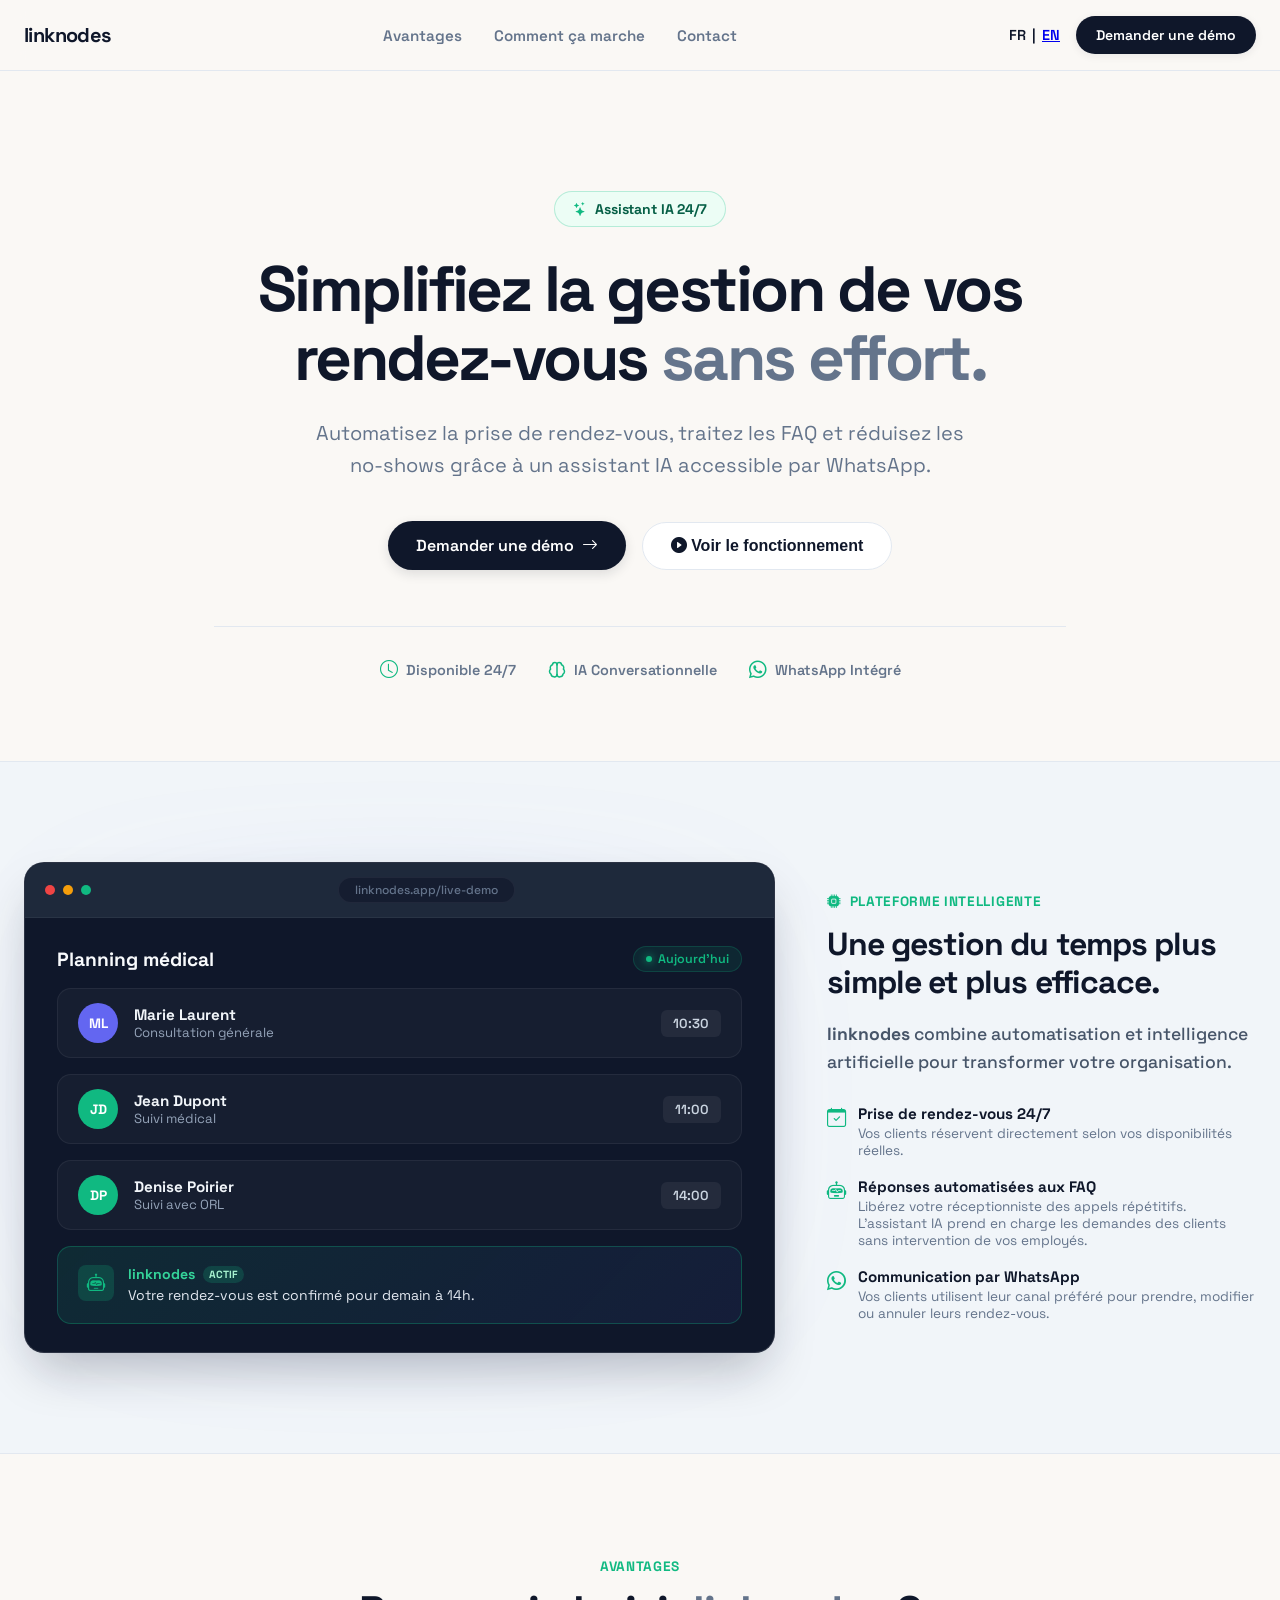
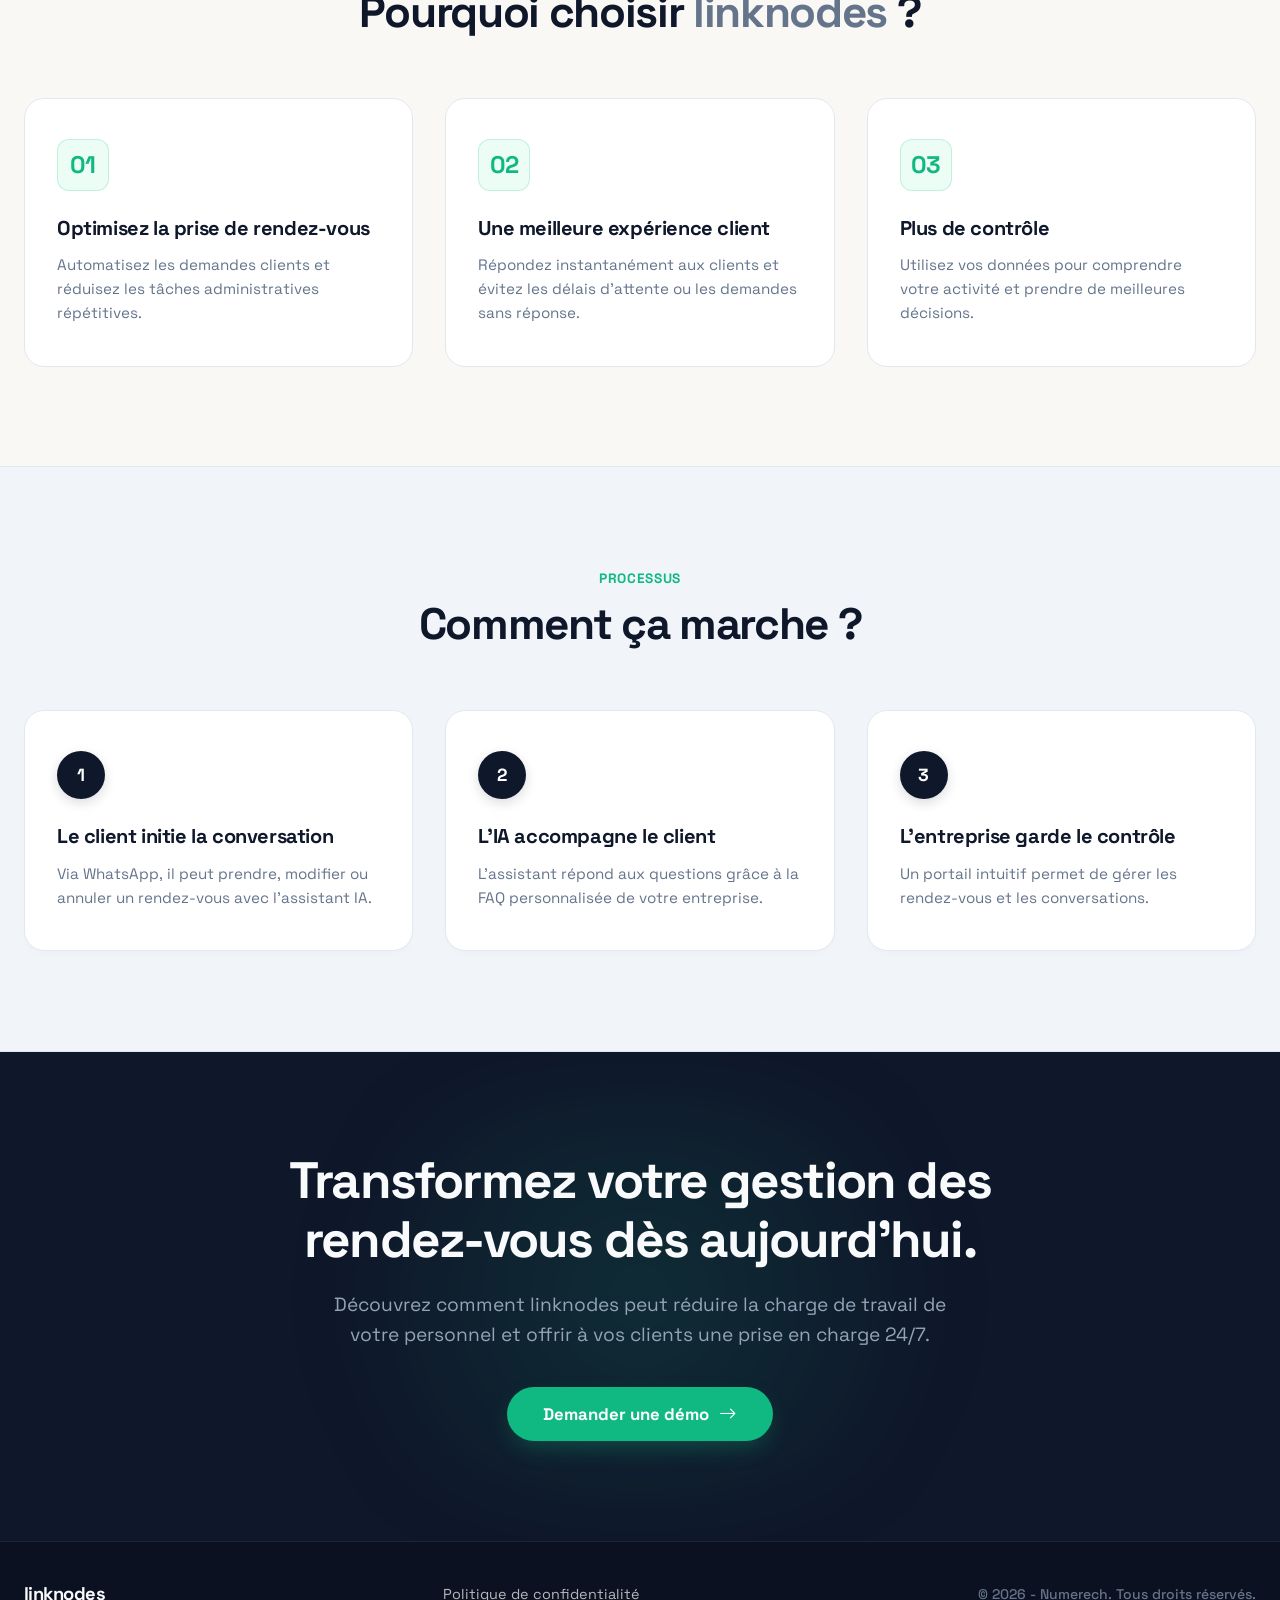
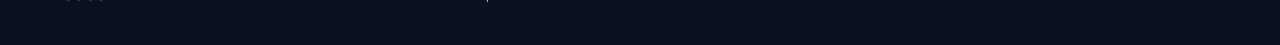
==== commit 4b0d6230: "add policy link Updated price currency from USD to EUR and modified language switcher link for Engli" ====
--- a/index.html
+++ b/index.html
@@ -72,7 +72,7 @@
         "offers": {
                 "@type": "Offer",
                 "price": "0",
-                "priceCurrency": "USD"
+                "priceCurrency": "EUR"
         }
         }
     </script>
@@ -104,7 +104,7 @@
                                 <div class="lang-switcher mobile-lang-switcher">
                                         <span class="lang-active">FR</span>
                                         <span class="lang-divider">|</span>
-                                        <a href="index-en.html" class="lang-link">EN</a>
+                                        <a href="en/index.html" class="lang-link">EN</a>
                                 </div>
                         </nav>
 
@@ -410,6 +410,11 @@
                         <div class="footer-brand">
                                 <span class="footer-logo">linknodes</span>
                         </div>
+                        <div class="footer-links" style="display: flex; align-items: center; gap: 16px;">
+                                <a href="privacy.html" class="footer-link"
+                                        style="color: rgba(255, 255, 255, 0.7); text-decoration: none; font-size: 0.9rem;">Politique
+                                        de confidentialité</a>
+                        </div>
                         <p class="footer-copyright">
                                 © 2026 - Numerech. Tous droits réservés.
                         </p>
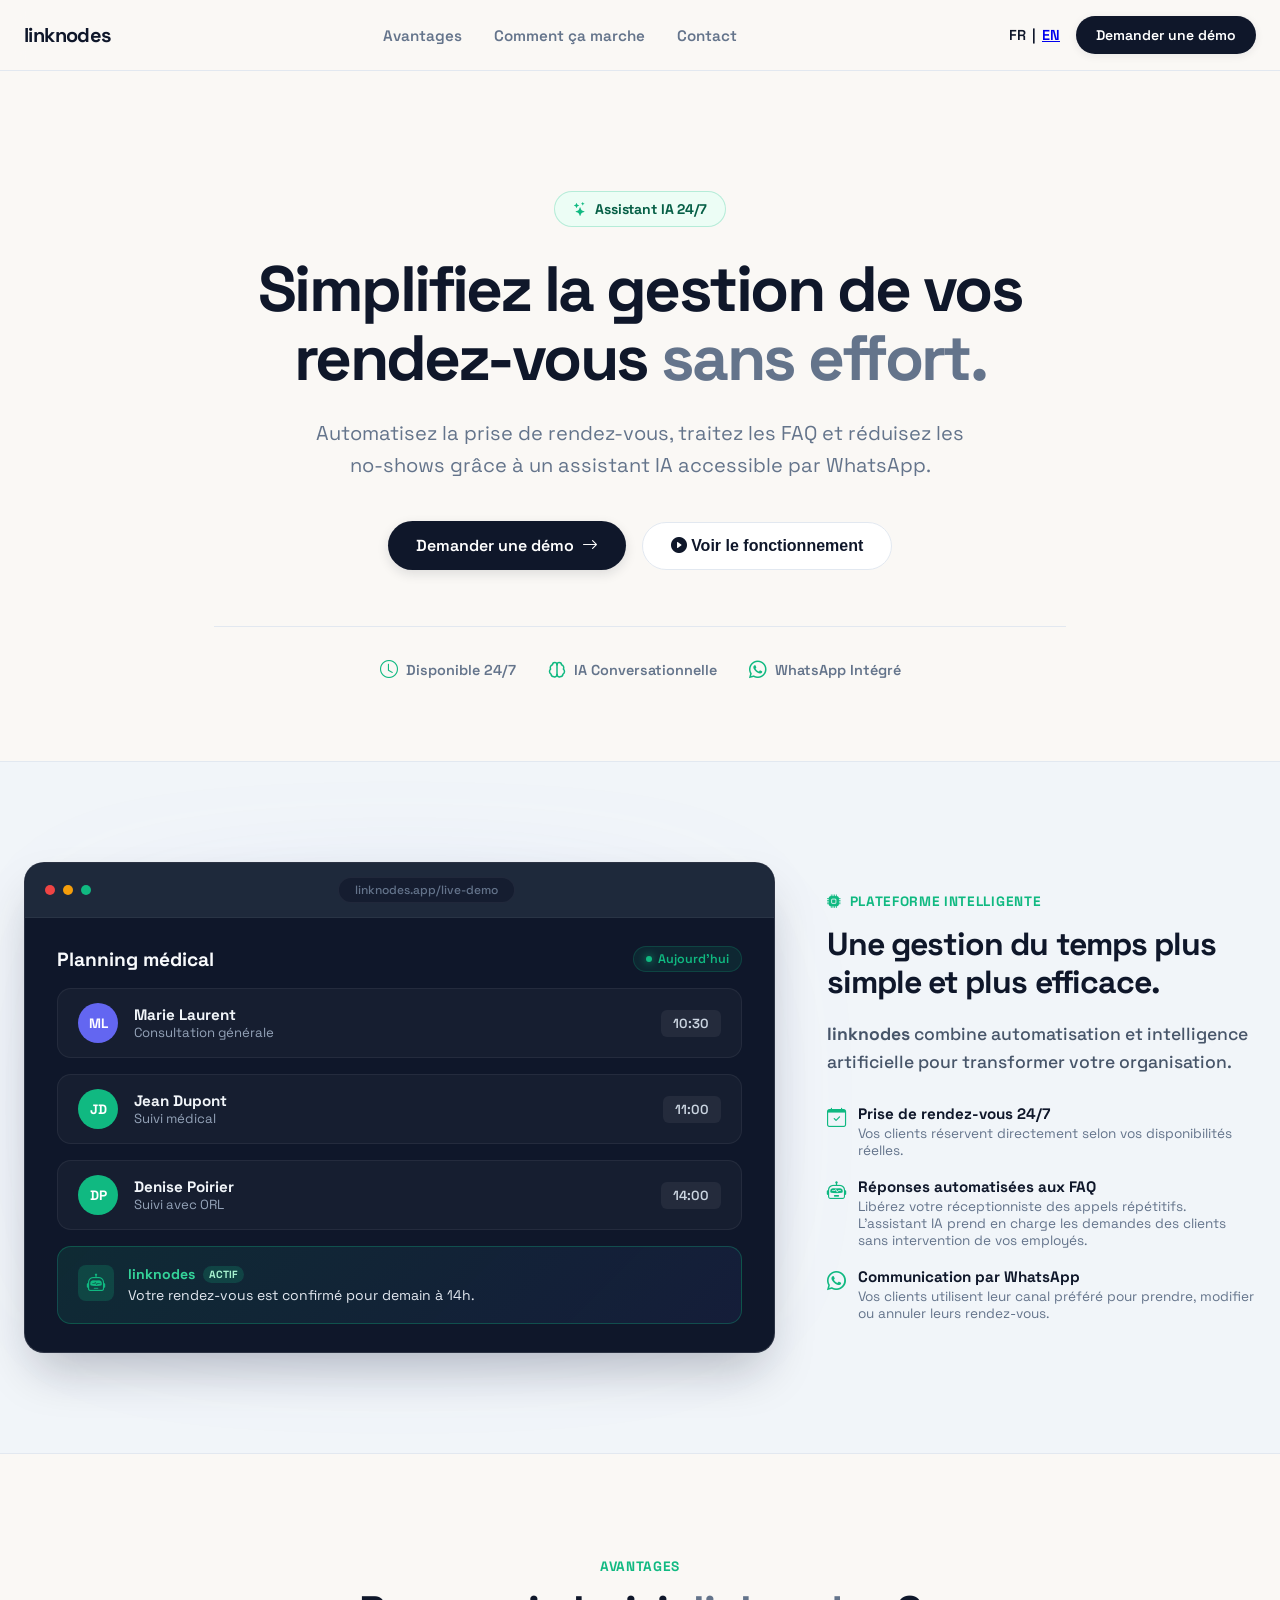
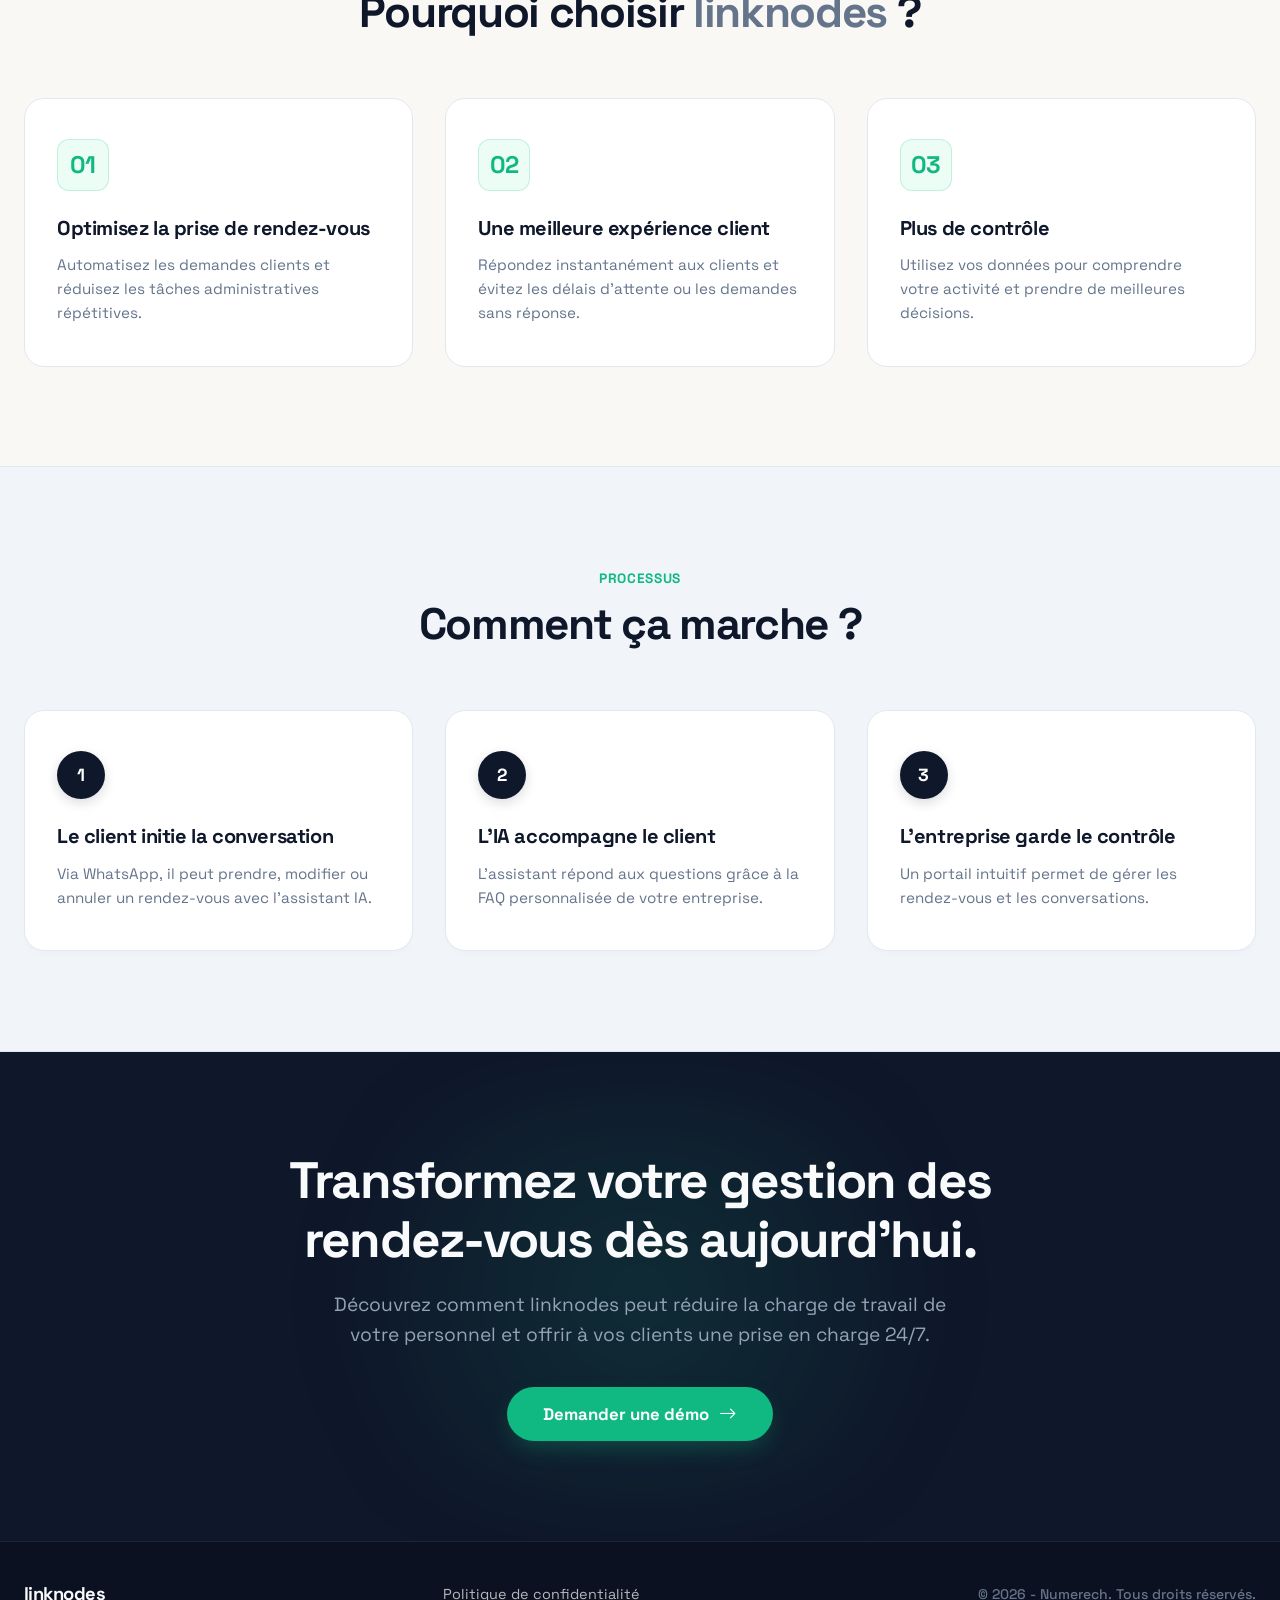
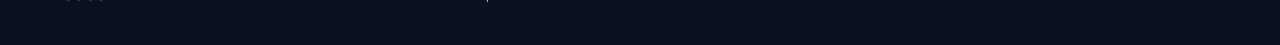
==== commit 60135ad8: "Update English link in language switcher" ====
--- a/index.html
+++ b/index.html
@@ -104,7 +104,7 @@
                                 <div class="lang-switcher mobile-lang-switcher">
                                         <span class="lang-active">FR</span>
                                         <span class="lang-divider">|</span>
-                                        <a href="en/index.html" class="lang-link">EN</a>
+                                        <a href="index-en.html" class="lang-link">EN</a>
                                 </div>
                         </nav>
 
@@ -114,7 +114,7 @@
                                 <div class="lang-switcher desktop-lang-switcher">
                                         <span class="lang-active">FR</span>
                                         <span class="lang-divider">|</span>
-                                        <a href="en/" class="lang-link">EN</a>
+                                        <a href="index-en.html" class="lang-link">EN</a>
                                 </div>
 
                                 <!-- Demo Button (Hidden on Mobile) -->
